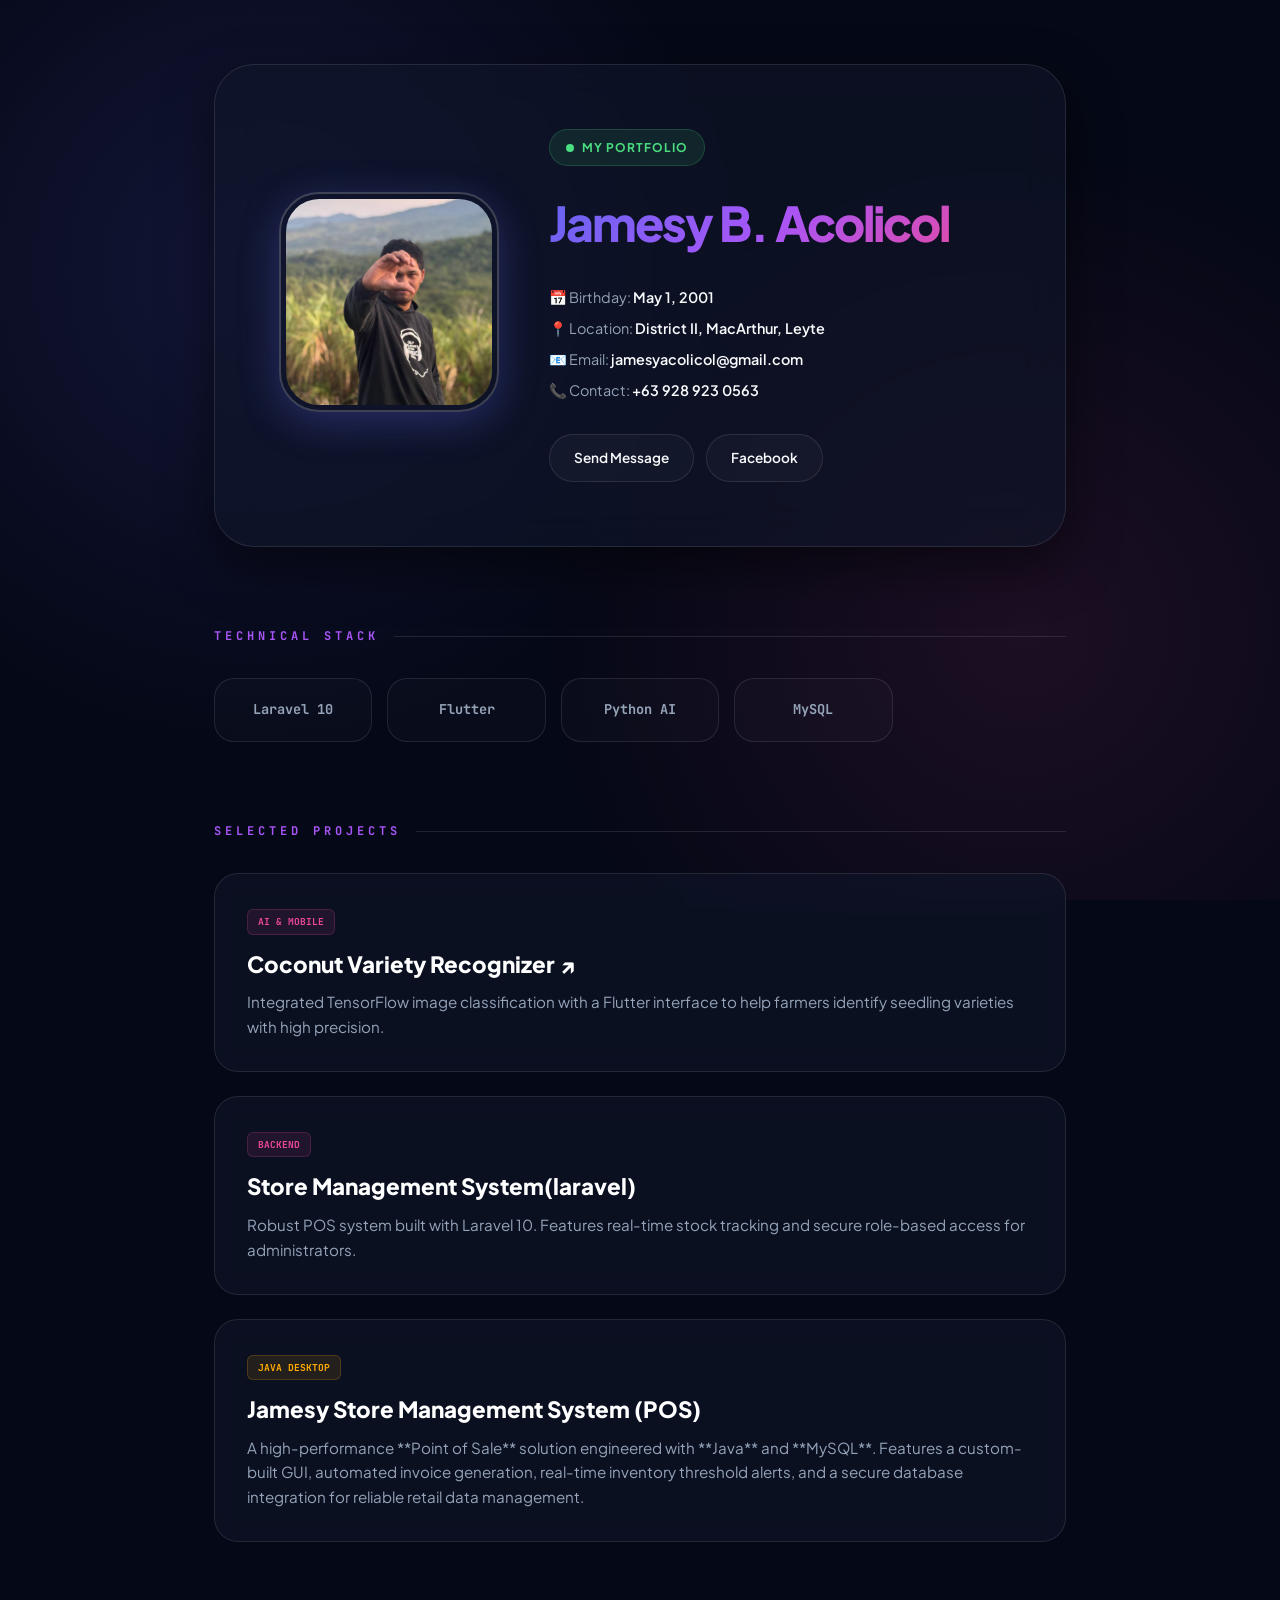
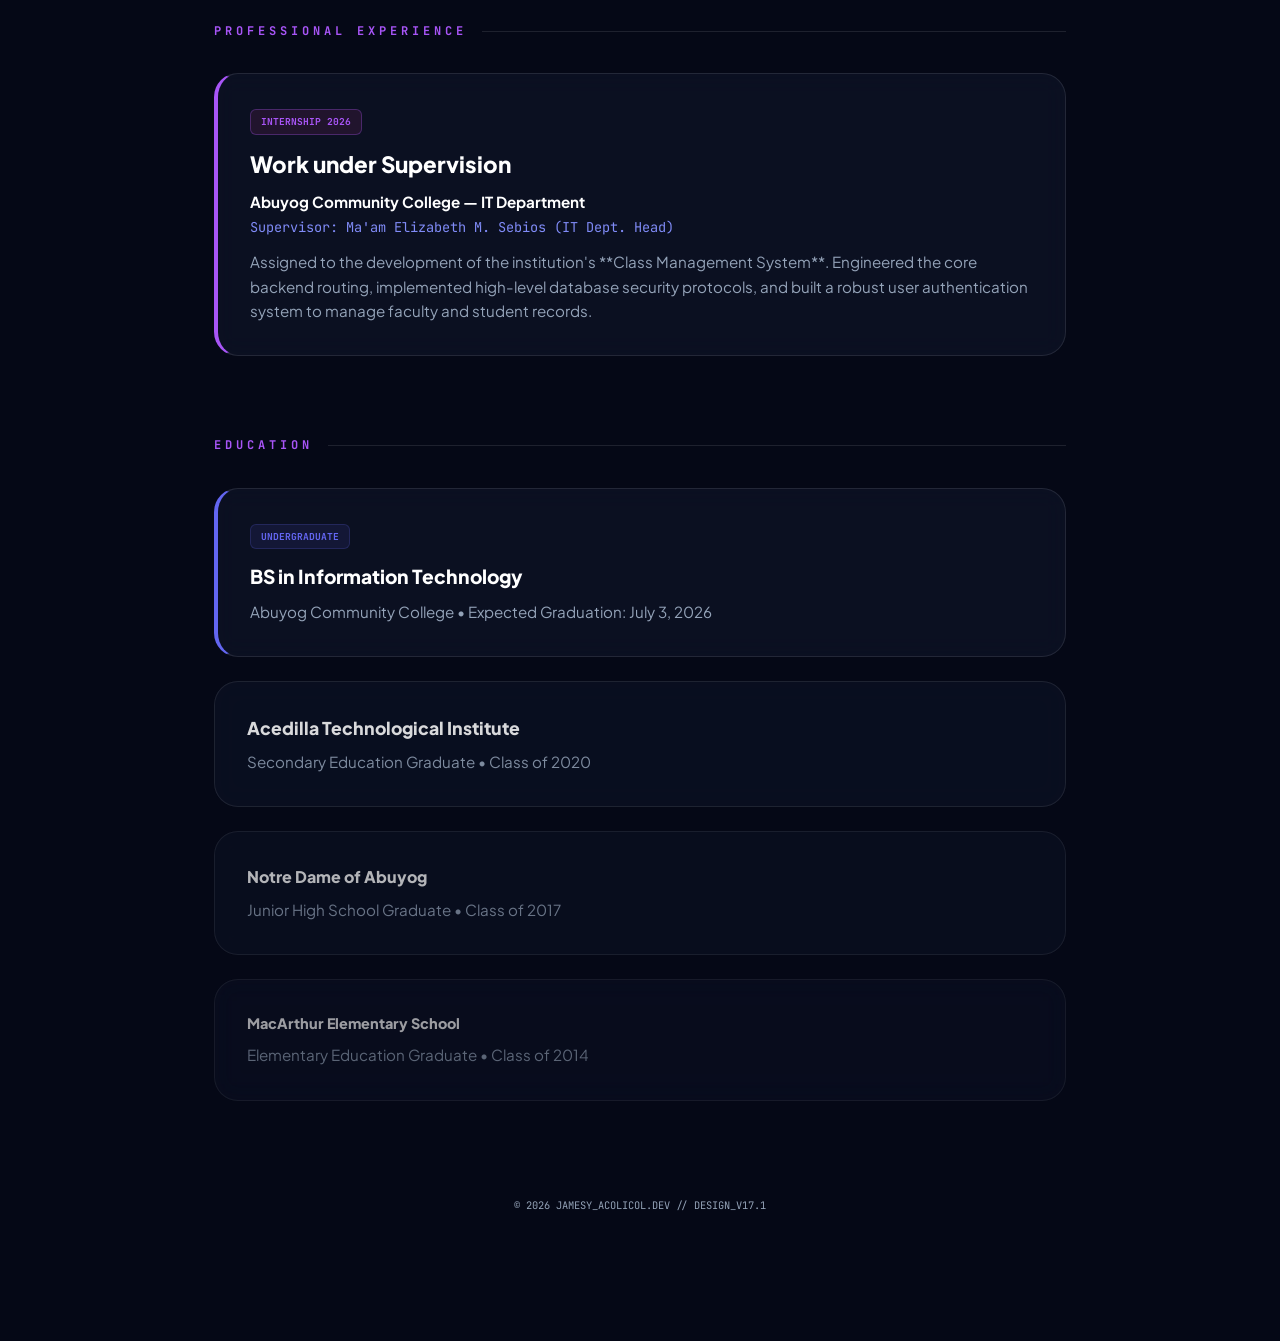
==== index.html @ 25eb9b66 "Add files via upload" ====
<!DOCTYPE html>
<html lang="en">
<head>
    <meta charset="UTF-8">
    <meta name="viewport" content="width=device-width, initial-scale=1.0">
    <title>Jamesy B. Acolicol</title>
    <link rel="stylesheet" href="css/portfolio.css">
</head>
<body>

<div class="container">
    <header class="hero-card">
        <div class="hero-image-side">
            <img src="photo/jamesy-profile.jpg" alt="Jamesy B. Acolicol" class="profile-img">
        </div>

        <div class="hero-text-side">
            <div class="status-badge">
                <span class="status-dot"></span> my Portfolio
            </div>
            
            <h1 class="name">Jamesy B. Acolicol</h1>

            <div class="info-list">
                <div class="info-item">📅 Birthday: <span>May 1, 2001</span></div>
                <div class="info-item">📍 Location: <span>District II, MacArthur, Leyte</span></div>
                
                <a href="mailto:jamesyacolicol@gmail.com" class="info-item" style="cursor:pointer">
                    📧 Email: <span>jamesyacolicol@gmail.com</span>
                </a>
                <a href="tel:+639289230563" class="info-item" style="cursor:pointer">
                    📞 Contact: <span>+63 928 923 0563</span>
                </a>
            </div>

            <div class="contact-flex">
                <a href="mailto:jamesyacolicol@gmail.com" class="c-item">Send Message</a>
                <a href="https://fb.com/jamesy.acolicol.2025" target="_blank" class="c-item">Facebook</a>
            </div>
        </div>
    </header>

    <main>
        <h2>Technical Stack</h2>
        <div class="tech-grid">
            <div class="tech-pill">Laravel 10</div>
            <div class="tech-pill">Flutter</div>
            <div class="tech-pill">Python AI</div>
            <div class="tech-pill">MySQL</div>
        </div>

        <h2>Selected Projects</h2>
        <a href="capstone.html" class="g-card">
            <div class="badge">AI & MOBILE</div>
            <h3 class="title">Coconut Variety Recognizer ↗</h3>
            <p class="desc">Integrated TensorFlow image classification with a Flutter interface to help farmers identify seedling varieties with high precision.</p>
        </a>

        <div class="g-card">
            <div class="badge">BACKEND</div>
            <h3 class="title">Store Management System(laravel)</h3>
            <p class="desc">Robust POS system built with Laravel 10. Features real-time stock tracking and secure role-based access for administrators.</p>
        </div>

        <div class="g-card">
            <div class="badge" style="background: rgba(255, 171, 0, 0.1); color: #ffab00; border-color: rgba(255, 171, 0, 0.2);">JAVA DESKTOP</div>
            <h3 class="title">Jamesy Store Management System (POS)</h3>
            <p class="desc">
                A high-performance **Point of Sale** solution engineered with **Java** and **MySQL**. 
                Features a custom-built GUI, automated invoice generation, real-time inventory threshold alerts, and a secure database integration for reliable retail data management.
            </p>
        </div>

        <h2>Professional Experience</h2>
        <div class="g-card" style="border-left: 4px solid #a855f7;">
            <div class="badge" style="color: #a855f7; border-color: rgba(168, 85, 247, 0.3);">INTERNSHIP 2026</div>
            <h3 class="title">Work under Supervision</h3>
            
            <p class="desc" style="color: #fff; margin-bottom: 2px;">
                <strong>Abuyog Community College — IT Department</strong>
            </p>
            
            <p class="desc" style="font-size: 0.85rem; color: #818cf8; margin-bottom: 12px; font-family: 'JetBrains Mono';">
                Supervisor: Ma'am Elizabeth M. Sebios (IT Dept. Head)
            </p>

            <p class="desc">
                Assigned to the development of the institution's **Class Management System**. 
                Engineered the core backend routing, implemented high-level database security protocols, 
                and built a robust user authentication system to manage faculty and student records.
            </p>
        </div>

        <h2>Education</h2>
        <div class="education-container">
            <div class="g-card" style="border-left: 4px solid #6366f1;">
                <div class="badge" style="background: rgba(99, 102, 241, 0.1); color: #6366f1; border-color: rgba(99, 102, 241, 0.2);">UNDERGRADUATE</div>
                <h3 class="title" style="font-size: 1.2rem; color: #fff;">BS in Information Technology</h3>
                <p class="desc">Abuyog Community College • Expected Graduation: July 3, 2026</p>
            </div>

            <div class="g-card" style="opacity: 0.85;">
                <h3 class="title" style="font-size: 1.1rem;">Acedilla Technological Institute</h3>
                <p class="desc">Secondary Education Graduate • Class of 2020</p>
            </div>

            <div class="g-card" style="opacity: 0.7;">
                <h3 class="title" style="font-size: 1rem;">Notre Dame of Abuyog</h3>
                <p class="desc">Junior High School Graduate • Class of 2017</p>
            </div>

            <div class="g-card" style="opacity: 0.6;">
                <h3 class="title" style="font-size: 0.9rem;">MacArthur Elementary School</h3>
                <p class="desc">Elementary Education Graduate • Class of 2014</p>
            </div>
        </div>
    </main>

    <footer>
        &copy; 2026 JAMESY_ACOLICOL.DEV // DESIGN_V17.1
    </footer>
</div>

</body>
</html>
---- css/portfolio.css ----
@import url('https://fonts.googleapis.com/css2?family=Plus+Jakarta+Sans:wght@300;400;600;800&family=JetBrains+Mono:wght@400;700&display=swap');

:root {
    --bg-space: #050816;
    --glass-card: rgba(15, 23, 42, 0.6);
    --border-white: rgba(255, 255, 255, 0.1);
    --grad-primary: linear-gradient(135deg, #6366f1 0%, #a855f7 50%, #ec4899 100%);
    --text-bright: #f8fafc;
    --text-dim: #94a3b8;
    --accent-green: #4ade80;
}

* { box-sizing: border-box; transition: all 0.4s cubic-bezier(0.23, 1, 0.32, 1); }

body {
    font-family: 'Plus Jakarta Sans', sans-serif;
    margin: 0;
    color: var(--text-bright);
    background: var(--bg-space);
    background-image:
        radial-gradient(circle at 20% 30%, rgba(99, 102, 241, 0.15) 0%, transparent 40%),
        radial-gradient(circle at 80% 70%, rgba(236, 72, 153, 0.1) 0%, transparent 40%);
    background-attachment: fixed;
    line-height: 1.6;
}

.container { max-width: 900px; margin: auto; padding: 4rem 1.5rem; }

.hero-card {
    background: var(--glass-card);
    backdrop-filter: blur(20px);
    -webkit-backdrop-filter: blur(20px);
    border-radius: 40px;
    border: 1px solid var(--border-white);
    padding: 4rem;
    display: flex;
    align-items: center;
    justify-content: flex-start;
    gap: 50px;
    box-shadow: 0 20px 50px rgba(0,0,0,0.5);
}

.hero-image-side { flex-shrink: 0; }

.profile-img {
    width: 220px;
    height: 220px;
    border-radius: 40px;
    border: 2px solid rgba(255,255,255,0.2);
    padding: 5px;
    object-fit: cover;
    box-shadow: 0 10px 40px rgba(99, 102, 241, 0.3);
}

.hero-text-side { flex: 1; text-align: left; }

.status-badge {
    display: inline-flex;
    align-items: center;
    gap: 8px;
    background: rgba(74, 222, 128, 0.1);
    color: var(--accent-green);
    padding: 8px 16px;
    border-radius: 100px;
    font-size: 0.75rem;
    font-weight: 700;
    border: 1px solid rgba(74, 222, 128, 0.2);
    margin-bottom: 1.2rem;
    text-transform: uppercase;
    letter-spacing: 1px;
}

.status-dot {
    width: 8px;
    height: 8px;
    background: var(--accent-green);
    border-radius: 50%;
    animation: pulse 2s infinite;
}

@keyframes pulse {
    0%, 100% { opacity: 1; }
    50% { opacity: 0.4; }
}

.name {
    font-size: clamp(2rem, 5vw, 3rem);
    font-weight: 800;
    letter-spacing: -2px;
    margin: 0;
    background: var(--grad-primary);
    -webkit-background-clip: text;
    background-clip: text;
    -webkit-text-fill-color: transparent;
    
}

/* Name Hover Effect */
.name:hover {
    filter: hue-rotate(15deg) brightness(1.2);  
    text-shadow: 0 0 20px rgba(168, 85, 247, 0.4);
    transform: translateY(-2px) scale(1.02);
    cursor: default;
}
.tagline {
    font-family: 'JetBrains Mono';
    color: #818cf8;
    font-size: 0.8rem;
    margin-top: 5px;
    font-weight: 600;
    letter-spacing: 1px;
}

.info-list {
    margin-top: 1.5rem;
    display: grid;
    gap: 8px;
    font-size: 0.9rem;
    color: var(--text-dim);
}

.info-item {
    text-decoration: none;
    color: inherit;
    display: block;
    transition: 0.3s ease;
    cursor: default;
}

.info-item span {
    color: var(--text-bright);
    font-weight: 600;
    transition: 0.3s;
}

.info-item:hover {
    transform: translateX(8px);
    color: #fff;
}

.info-item:hover span {
    color: #ec4899;
    text-shadow: 0 0 10px rgba(236, 72, 153, 0.5);
}

.contact-flex { display: flex; gap: 12px; margin-top: 2rem; flex-wrap: wrap; }

.c-item {
    padding: 12px 24px;
    border-radius: 50px;
    background: rgba(255,255,255,0.03);
    border: 1px solid var(--border-white);
    text-decoration: none;
    color: var(--text-bright);
    font-size: 0.85rem;
    font-weight: 600;
    position: relative;
    z-index: 1;
}

.c-item:hover {
    background: var(--grad-primary);
    transform: translateY(-5px) scale(1.05);
    border-color: transparent;
    box-shadow: 0 10px 20px rgba(168, 85, 247, 0.4);
}

h2 {
    font-size: 0.75rem;
    font-family: 'JetBrains Mono';
    color: #a855f7;
    text-transform: uppercase;
    letter-spacing: 4px;
    margin: 5rem 0 2rem;
    display: flex;
    align-items: center;
    gap: 15px;
}

h2::after { content: ''; height: 1px; flex-grow: 1; background: var(--border-white); }

.g-card {
    background: var(--glass-card);
    backdrop-filter: blur(12px);
    border: 1px solid var(--border-white);
    border-radius: 24px;
    padding: 2rem;
    margin-bottom: 1.5rem;
    text-decoration: none;
    display: block;
}

.g-card:hover {
    transform: translateY(-5px);
    border-color: rgba(168, 85, 247, 0.4);
    background: rgba(30, 41, 59, 0.8);
}

.badge {
    display: inline-block;
    padding: 4px 10px;
    border-radius: 6px;
    background: rgba(236, 72, 153, 0.1);
    color: #ec4899;
    font-size: 0.6rem;
    font-family: 'JetBrains Mono';
    font-weight: 700;
    margin-bottom: 12px;
    border: 1px solid rgba(236, 72, 153, 0.2);
}

.title { font-size: 1.4rem; font-weight: 800; margin: 0 0 8px 0; color: #fff; }
.desc { color: var(--text-dim); font-size: 0.95rem; line-height: 1.6; margin: 0; }

.tech-grid {
    display: grid;
    grid-template-columns: repeat(auto-fill, minmax(130px, 1fr));
    gap: 15px;
}

.tech-pill {
    background: rgba(255,255,255,0.02);
    padding: 20px 15px;
    border-radius: 20px;
    text-align: center;
    font-weight: 700;
    font-size: 0.85rem;
    font-family: 'JetBrains Mono';
    border: 1px solid var(--border-white);
    color: var(--text-dim);
    cursor: default;
    position: relative;
    overflow: hidden;
}

.tech-pill:hover {
    color: #fff;
    transform: translateY(-8px) scale(1.05);
    border-color: transparent;
    background: var(--grad-primary);
    box-shadow: 0 15px 30px rgba(168, 85, 247, 0.3);
}

.tech-pill::after {
    content: '';
    position: absolute;
    top: -50%;
    left: -50%;
    width: 200%;
    height: 200%;
    background: radial-gradient(circle, rgba(255,255,255,0.2) 0%, transparent 70%);
    opacity: 0;
    transition: 0.5s;
}

.tech-pill:hover::after { opacity: 1; }

footer {
    text-align: center;
    margin-top: 6rem;
    padding-bottom: 4rem;
    font-family: 'JetBrains Mono';
    font-size: 0.65rem;
    color: var(--text-dim);
}

@media (max-width: 768px) {
    .hero-card { flex-direction: column; text-align: center; padding: 2.5rem; gap: 30px; }
    .hero-text-side { text-align: center; }
    .contact-flex { justify-content: center; }
    .profile-img { width: 160px; height: 160px; }
}
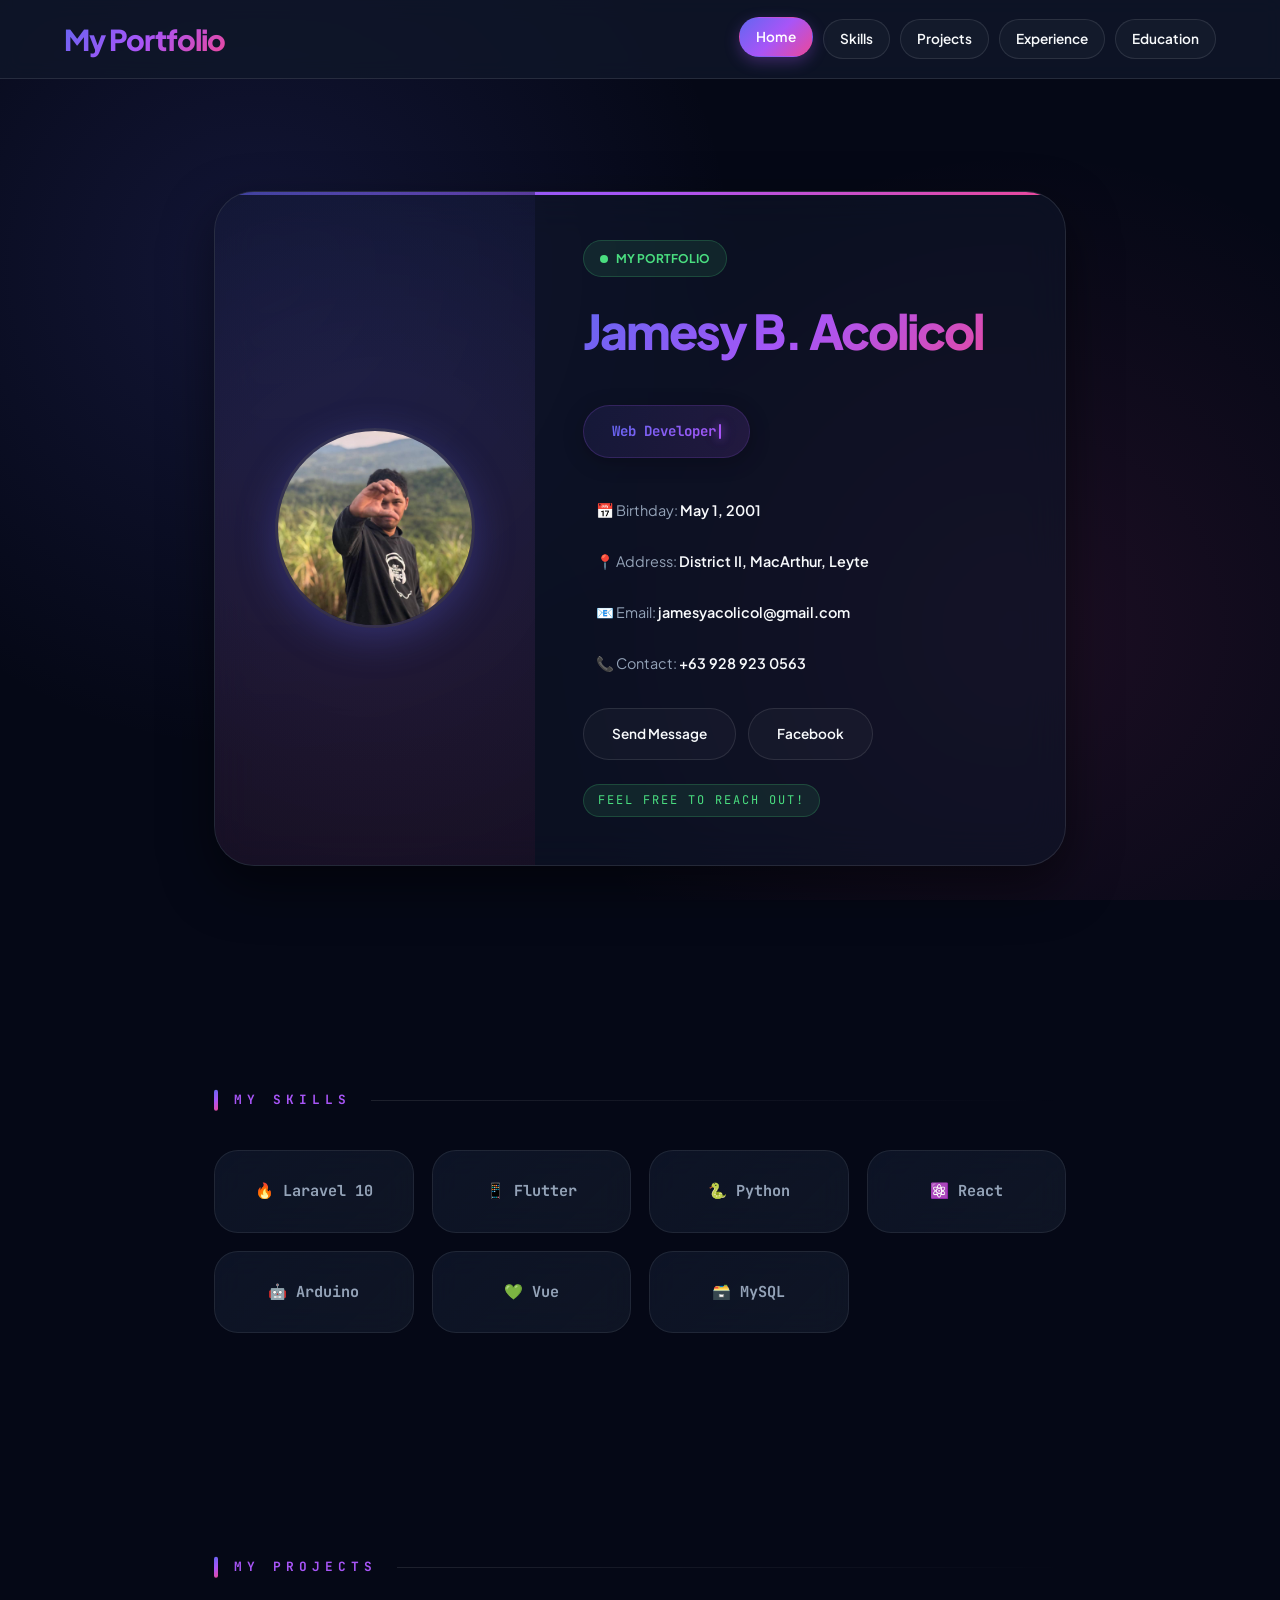
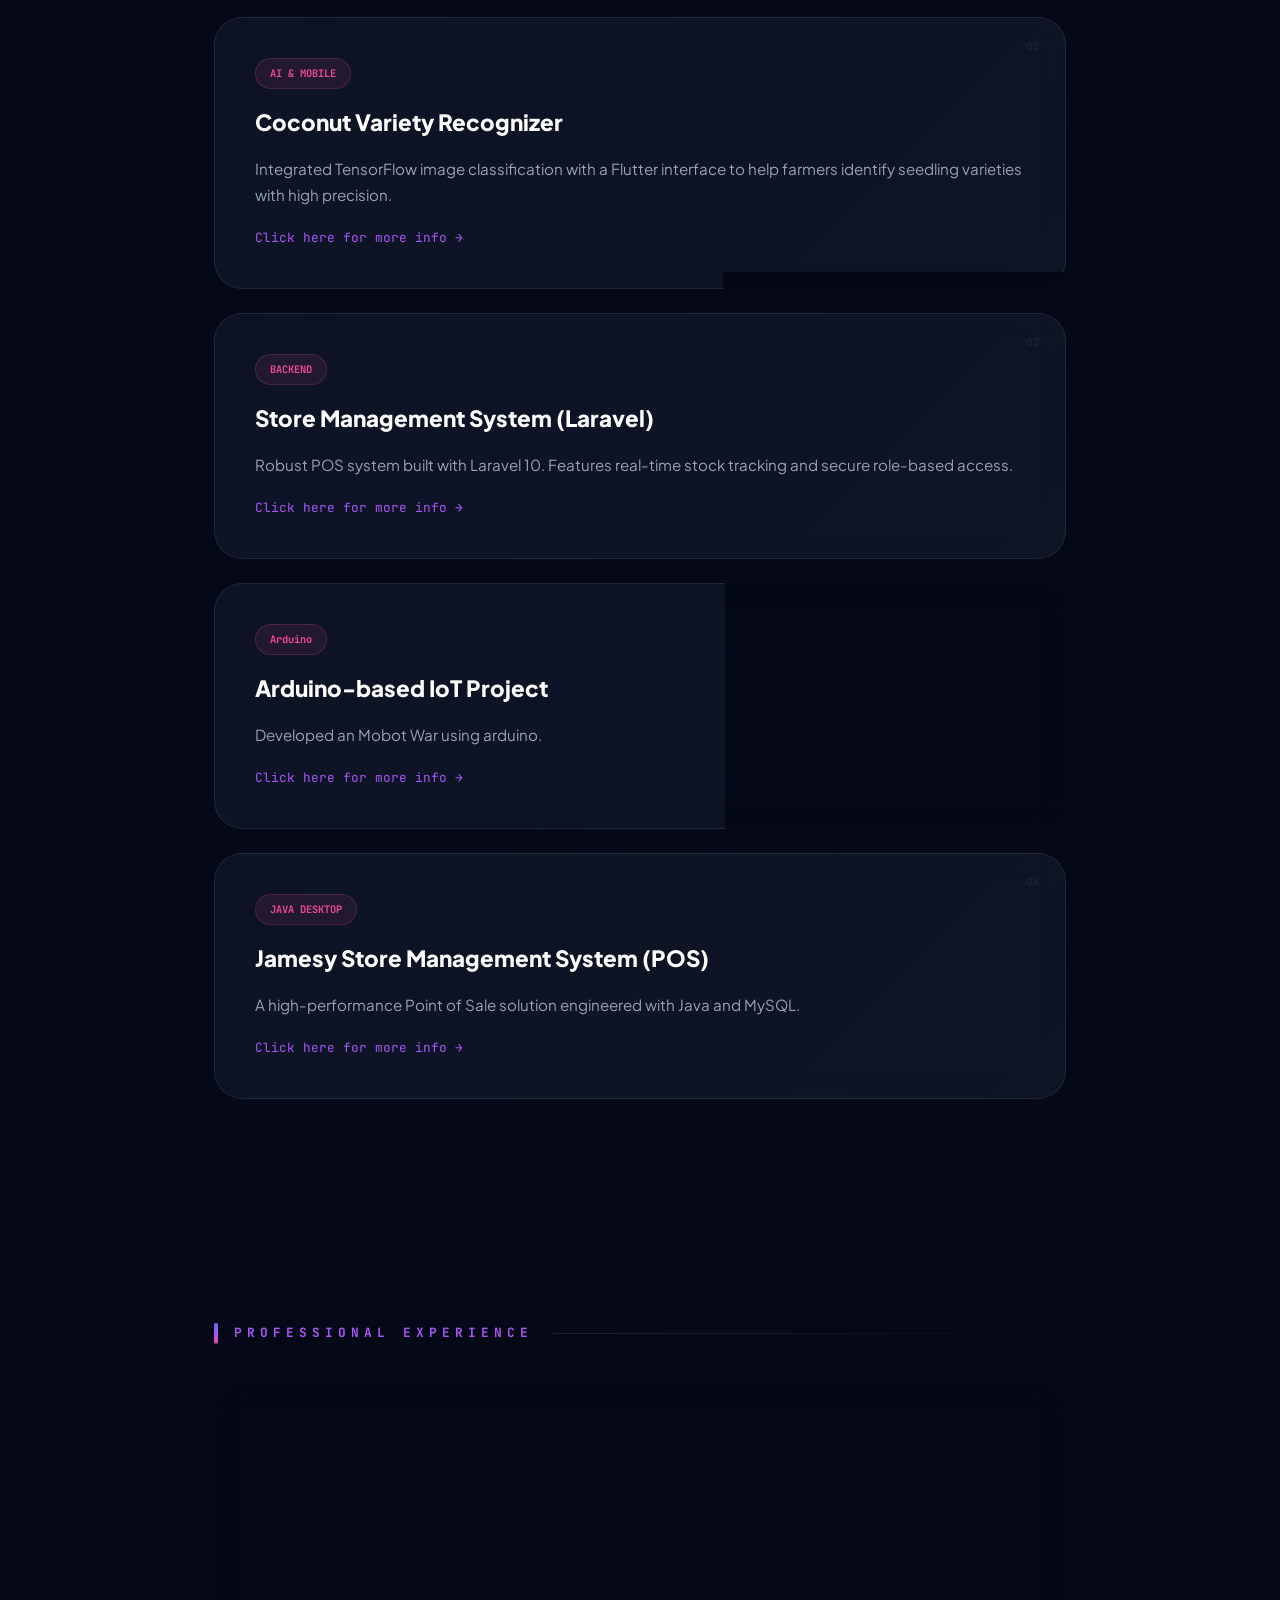
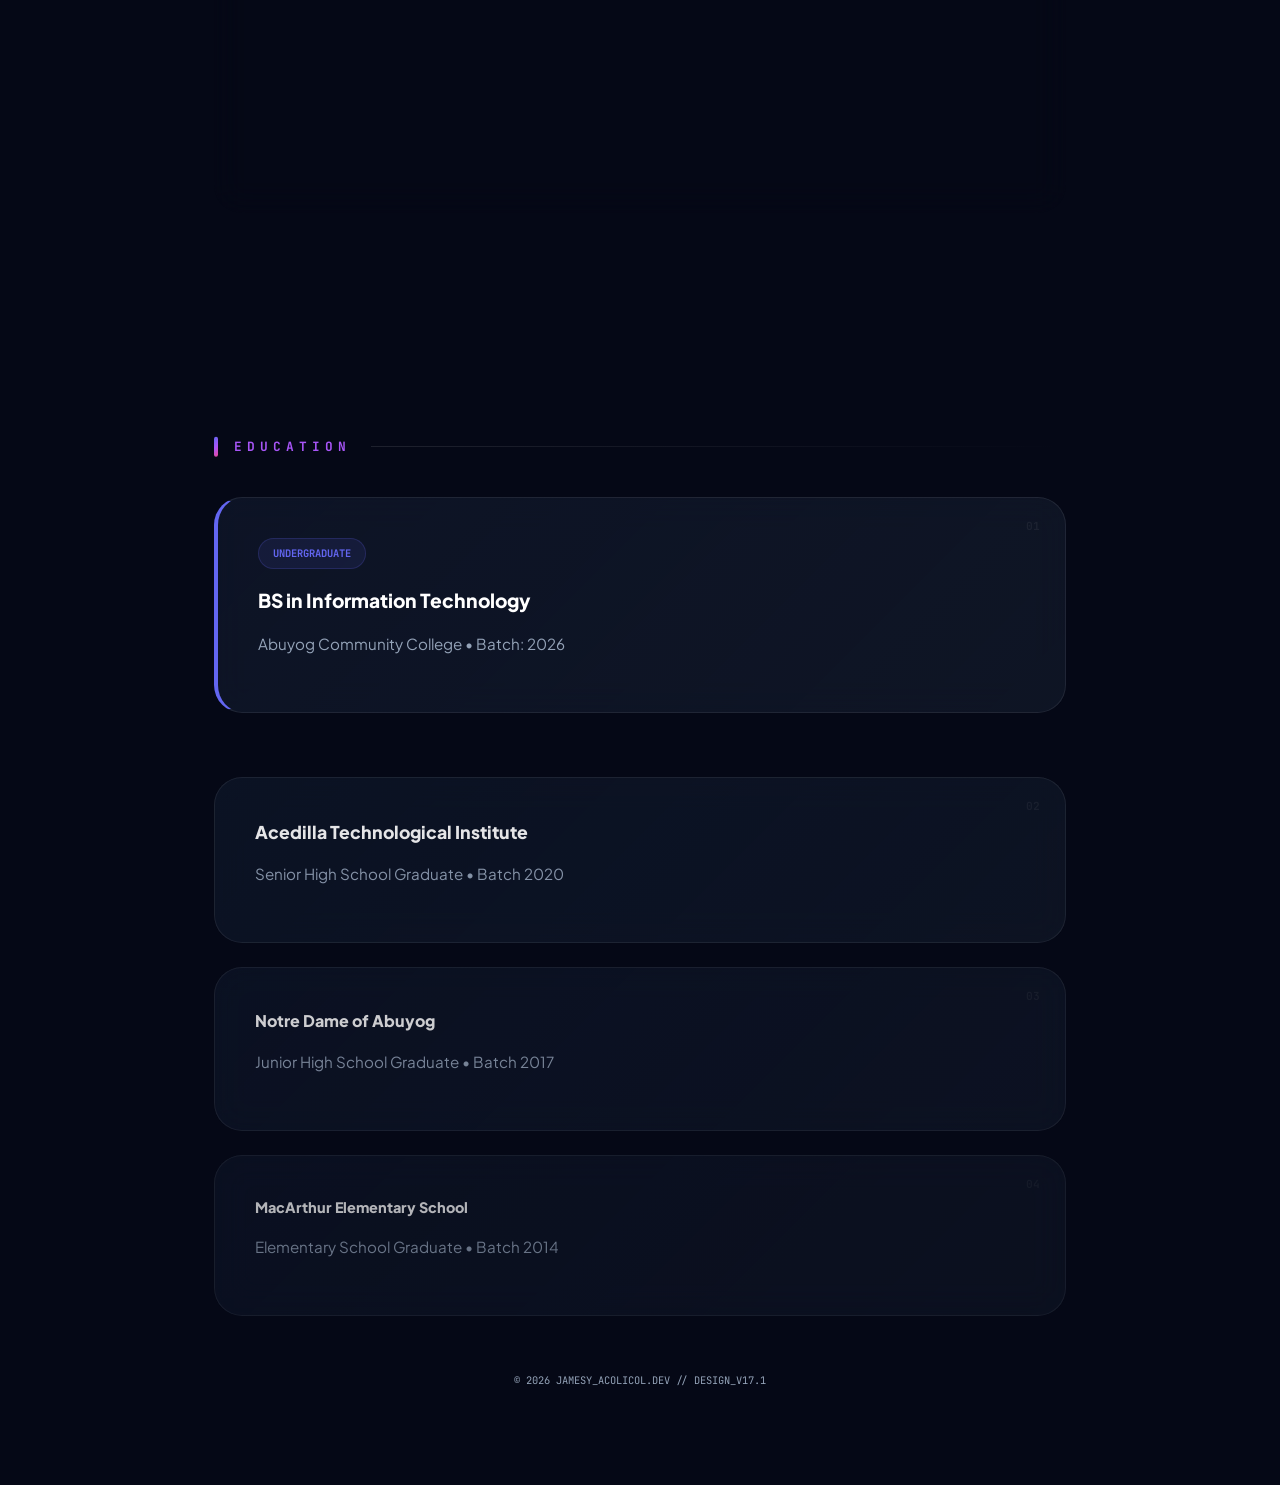
==== commit 59ee818f: "Add files via upload" ====
--- a/index.html
+++ b/index.html
@@ -8,112 +8,161 @@
 </head>
 <body>
 
+<div class="navbar">
+    <header class="portfolio-header">
+        <h1>My Portfolio</h1>
+    </header>
+
+    <nav>
+        <a href="#home">Home</a>
+        <a href="#skills">Skills</a>
+        <a href="#projects">Projects</a>
+        <a href="#experience">Experience</a>
+        <a href="#education">Education</a>
+    </nav>
+</div>    
+
 <div class="container">
-    <header class="hero-card">
-        <div class="hero-image-side">
-            <img src="photo/jamesy-profile.jpg" alt="Jamesy B. Acolicol" class="profile-img">
+    <section id="home">
+        <header class="hero-card reveal">
+            <div class="hero-image-side">
+                <img src="photo/jamesy-profile.jpg" alt="Jamesy B. Acolicol" class="profile-img">
+            </div>
+
+            <div class="hero-text-side">
+                <div class="status-badge reveal delay-1">
+                    <span class="status-dot"></span> my Portfolio
+                </div>
+
+                <h1 class="name reveal delay-2">Jamesy B. Acolicol</h1>
+
+                <div class="role-tags reveal delay-3">
+                    <span class="typing-wrapper">
+                        <span class="typing-text">Web Developer</span>
+                        <span class="typing-cursor"></span>
+                    </span>
+                </div>
+
+                <div class="info-list reveal delay-4">
+                    <div class="info-item">📅 Birthday: <span>May 1, 2001</span></div>
+                    <div class="info-item">📍 Address: <span>District II, MacArthur, Leyte</span></div>
+
+                    <a href="mailto:jamesyacolicol@gmail.com" class="info-item" style="cursor:pointer">
+                        📧 Email: <span>jamesyacolicol@gmail.com</span>
+                    </a>
+                    <a href="tel:+639289230563" class="info-item" style="cursor:pointer">
+                        📞 Contact: <span>+63 928 923 0563</span>
+                    </a>
+                </div>
+
+                <div class="contact-flex reveal delay-5">
+                    <a href="mailto:jamesyacolicol@gmail.com" class="c-item">Send Message</a>
+                    <a href="https://fb.com/jamesy.acolicol.2025" target="_blank" class="c-item">Facebook</a>
+                </div>
+
+                <div class="hiring reveal delay-6">feel free to reach out!</div>
+            </div>
+        </header>
+    </section>
+
+    <main>
+        <section id="skills">
+            <h2 class="reveal">My Skills</h2>
+            <div class="tech-grid">
+                <div class="tech-pill reveal delay-1">🔥 Laravel 10</div>
+                <div class="tech-pill reveal delay-2">📱 Flutter</div>
+                <div class="tech-pill reveal delay-3">🐍 Python</div>
+                <div class="tech-pill reveal delay-4">⚛️ React</div>
+                <div class="tech-pill reveal delay-5">🤖 Arduino</div>
+                <div class="tech-pill reveal delay-6">💚 Vue</div>
+                <div class="tech-pill reveal delay-7">🗃️ MySQL</div>
+            </div>
+        </section>
+
+        
+
+        <section id="projects">
+    <h2 class="reveal">My Projects</h2>
+    <div class="projects-grid">
+
+    <a href="capstone.html" class="g-card reveal delay-1">
+        <div class="badge">AI & MOBILE</div>
+        <h3 class="title">Coconut Variety Recognizer</h3>
+        <p class="desc">Integrated TensorFlow image classification with a Flutter interface to help farmers identify seedling varieties with high precision.</p>
+        <div class="project-link">Click here for more info <span>→</span></div>
+    </a>
+
+    <a href="store-management.html" class="g-card reveal delay-2">
+        <div class="badge">BACKEND</div>
+        <h3 class="title">Store Management System (Laravel)</h3>
+        <p class="desc">Robust POS system built with Laravel 10. Features real-time stock tracking and secure role-based access.</p>
+        <div class="project-link">Click here for more info <span>→</span></div>
+    </a>
+
+    <a href="arduino.html" class="g-card reveal delay-3">
+        <div class="badge">Arduino</div>
+        <h3 class="title">Arduino-based IoT Project</h3>
+        <p class="desc">Developed an Mobot War using arduino.</p>
+        <div class="project-link">Click here for more info <span>→</span></div>
+    </a>
+
+    <a href="pos.html" class="g-card reveal delay-4">
+        <div class="badge">JAVA DESKTOP</div>
+        <h3 class="title">Jamesy Store Management System (POS)</h3>
+        <p class="desc">A high-performance Point of Sale solution engineered with Java and MySQL.</p>
+        <div class="project-link">Click here for more info <span>→</span></div>
+    </a>
+    </div>
+</section>
+
+        <section id="experience">
+            <h2 class="reveal">Professional Experience</h2>
+            <div class="g-card reveal" style="border-left: 4px solid #a855f7;">
+                <div class="badge reveal delay-1" style="color: #a855f7; border-color: rgba(168, 85, 247, 0.3);">INTERNSHIP 2026</div>
+                <h3 class="title reveal delay-2">Work under Supervision</h3>
+                <p class="desc reveal delay-3" style="color: #fff; margin-bottom: 2px;">
+                    <strong>Abuyog Community College — IT Department</strong>
+                </p>
+                <p class="desc reveal delay-4" style="font-size: 0.85rem; color: #818cf8; margin-bottom: 12px; font-family: 'JetBrains Mono';">
+                    Supervisor: Elizabeth M. Sebios (IT Dept. Head)
+                </p>
+                <p class="desc reveal delay-5">
+                    Spearheaded the backend architecture for the institution's **Class Management System**.
+                    Optimized database queries for high-speed performance and implemented **role-based access control (RBAC)** to ensure secure data handling between faculty and students.
+                </p>
+                <ul class="exp-bullets reveal delay-6" style="margin-top: 10px; font-size: 0.85rem; color: var(--text-dim); padding-left: 20px;">
+                    <li>Developed RESTful API endpoints using Laravel to streamline class scheduling.</li>
+                    <li>Collaborated with the IT Department head to align system features with academic requirements.</li>
+                    <li>Maintained 100% uptime during initial testing phases by debugging core routing conflicts.</li>
+                </ul>
+            </div>
+        </section>
+
+        <section id="education">
+    <h2 class="reveal">Education</h2>
+    <div class="education-container">
+        <div class="g-card reveal delay-1" style="border-left: 4px solid #6366f1;">
+            <div class="badge" style="background: rgba(99, 102, 241, 0.1); color: #6366f1; border-color: rgba(99, 102, 241, 0.2);">UNDERGRADUATE</div>
+            <h3 class="title" style="font-size: 1.2rem; color: #fff;">BS in Information Technology</h3>
+            <p class="desc">Abuyog Community College • Batch: 2026</p>
         </div>
 
-        <div class="hero-text-side">
-            <div class="status-badge">
-                <span class="status-dot"></span> my Portfolio
-            </div>
-            
-            <h1 class="name">Jamesy B. Acolicol</h1>
-
-            <div class="info-list">
-                <div class="info-item">📅 Birthday: <span>May 1, 2001</span></div>
-                <div class="info-item">📍 Location: <span>District II, MacArthur, Leyte</span></div>
-                
-                <a href="mailto:jamesyacolicol@gmail.com" class="info-item" style="cursor:pointer">
-                    📧 Email: <span>jamesyacolicol@gmail.com</span>
-                </a>
-                <a href="tel:+639289230563" class="info-item" style="cursor:pointer">
-                    📞 Contact: <span>+63 928 923 0563</span>
-                </a>
-            </div>
-
-            <div class="contact-flex">
-                <a href="mailto:jamesyacolicol@gmail.com" class="c-item">Send Message</a>
-                <a href="https://fb.com/jamesy.acolicol.2025" target="_blank" class="c-item">Facebook</a>
-            </div>
-        </div>
-    </header>
-
-    <main>
-        <h2>Technical Stack</h2>
-        <div class="tech-grid">
-            <div class="tech-pill">Laravel 10</div>
-            <div class="tech-pill">Flutter</div>
-            <div class="tech-pill">Python AI</div>
-            <div class="tech-pill">MySQL</div>
+        <div class="g-card reveal delay-2" style="opacity: 0.9;">
+            <h3 class="title" style="font-size: 1.1rem;">Acedilla Technological Institute</h3>
+            <p class="desc">Senior High School Graduate • Batch 2020</p>
         </div>
 
-        <h2>Selected Projects</h2>
-        <a href="capstone.html" class="g-card">
-            <div class="badge">AI & MOBILE</div>
-            <h3 class="title">Coconut Variety Recognizer ↗</h3>
-            <p class="desc">Integrated TensorFlow image classification with a Flutter interface to help farmers identify seedling varieties with high precision.</p>
-        </a>
-
-        <div class="g-card">
-            <div class="badge">BACKEND</div>
-            <h3 class="title">Store Management System(laravel)</h3>
-            <p class="desc">Robust POS system built with Laravel 10. Features real-time stock tracking and secure role-based access for administrators.</p>
+        <div class="g-card reveal delay-3" style="opacity: 0.8;">
+            <h3 class="title" style="font-size: 1rem;">Notre Dame of Abuyog</h3>
+            <p class="desc">Junior High School Graduate • Batch 2017</p>
         </div>
 
-        <div class="g-card">
-            <div class="badge" style="background: rgba(255, 171, 0, 0.1); color: #ffab00; border-color: rgba(255, 171, 0, 0.2);">JAVA DESKTOP</div>
-            <h3 class="title">Jamesy Store Management System (POS)</h3>
-            <p class="desc">
-                A high-performance **Point of Sale** solution engineered with **Java** and **MySQL**. 
-                Features a custom-built GUI, automated invoice generation, real-time inventory threshold alerts, and a secure database integration for reliable retail data management.
-            </p>
+        <div class="g-card reveal delay-4" style="opacity: 0.7;">
+            <h3 class="title" style="font-size: 0.9rem;">MacArthur Elementary School</h3>
+            <p class="desc">Elementary School Graduate • Batch 2014</p>
         </div>
-
-        <h2>Professional Experience</h2>
-        <div class="g-card" style="border-left: 4px solid #a855f7;">
-            <div class="badge" style="color: #a855f7; border-color: rgba(168, 85, 247, 0.3);">INTERNSHIP 2026</div>
-            <h3 class="title">Work under Supervision</h3>
-            
-            <p class="desc" style="color: #fff; margin-bottom: 2px;">
-                <strong>Abuyog Community College — IT Department</strong>
-            </p>
-            
-            <p class="desc" style="font-size: 0.85rem; color: #818cf8; margin-bottom: 12px; font-family: 'JetBrains Mono';">
-                Supervisor: Ma'am Elizabeth M. Sebios (IT Dept. Head)
-            </p>
-
-            <p class="desc">
-                Assigned to the development of the institution's **Class Management System**. 
-                Engineered the core backend routing, implemented high-level database security protocols, 
-                and built a robust user authentication system to manage faculty and student records.
-            </p>
-        </div>
-
-        <h2>Education</h2>
-        <div class="education-container">
-            <div class="g-card" style="border-left: 4px solid #6366f1;">
-                <div class="badge" style="background: rgba(99, 102, 241, 0.1); color: #6366f1; border-color: rgba(99, 102, 241, 0.2);">UNDERGRADUATE</div>
-                <h3 class="title" style="font-size: 1.2rem; color: #fff;">BS in Information Technology</h3>
-                <p class="desc">Abuyog Community College • Expected Graduation: July 3, 2026</p>
-            </div>
-
-            <div class="g-card" style="opacity: 0.85;">
-                <h3 class="title" style="font-size: 1.1rem;">Acedilla Technological Institute</h3>
-                <p class="desc">Secondary Education Graduate • Class of 2020</p>
-            </div>
-
-            <div class="g-card" style="opacity: 0.7;">
-                <h3 class="title" style="font-size: 1rem;">Notre Dame of Abuyog</h3>
-                <p class="desc">Junior High School Graduate • Class of 2017</p>
-            </div>
-
-            <div class="g-card" style="opacity: 0.6;">
-                <h3 class="title" style="font-size: 0.9rem;">MacArthur Elementary School</h3>
-                <p class="desc">Elementary Education Graduate • Class of 2014</p>
-            </div>
-        </div>
+    </div>
+</section>
     </main>
 
     <footer>
@@ -121,5 +170,6 @@
     </footer>
 </div>
 
+<script src="js/index.js"></script>
 </body>
-</html>
+</html>
--- a/css/portfolio.css
+++ b/css/portfolio.css
@@ -10,7 +10,15 @@
     --accent-green: #4ade80;
 }
 
-* { box-sizing: border-box; transition: all 0.4s cubic-bezier(0.23, 1, 0.32, 1); }
+/* Global Reset & Base */
+* { 
+    box-sizing: border-box; 
+    transition: all 0.4s cubic-bezier(0.23, 1, 0.32, 1); 
+}
+
+html {
+    scroll-behavior: smooth;
+}
 
 body {
     font-family: 'Plus Jakarta Sans', sans-serif;
@@ -22,37 +30,145 @@
         radial-gradient(circle at 80% 70%, rgba(236, 72, 153, 0.1) 0%, transparent 40%);
     background-attachment: fixed;
     line-height: 1.6;
-}
-
-.container { max-width: 900px; margin: auto; padding: 4rem 1.5rem; }
-
+    overflow-x: hidden;
+}
+
+/* Navigation Bar */
+.navbar {
+    display: flex;
+    justify-content: space-between;
+    align-items: center;
+    padding: 1rem 5%;
+    position: sticky;
+    top: 0;
+    z-index: 1000;
+    background: rgba(15, 23, 42, 0.8);
+    backdrop-filter: blur(10px);
+    -webkit-backdrop-filter: blur(10px);
+    border-bottom: 1px solid var(--border-white);
+}
+
+.portfolio-header h1 {
+    font-size: clamp(1.2rem, 3vw, 1.8rem);
+    font-weight: 800;
+    letter-spacing: -1px;
+    margin: 0;
+    background: var(--grad-primary);
+    -webkit-background-clip: text;
+    background-clip: text;
+    -webkit-text-fill-color: transparent;
+}
+
+.navbar nav {
+    display: flex;
+    gap: 10px;
+}
+
+.navbar nav a {
+    text-decoration: none;
+    color: var(--text-bright);
+    font-size: 0.85rem;
+    font-weight: 600;
+    padding: 8px 16px;
+    border-radius: 50px;
+    background: rgba(255, 255, 255, 0.03);
+    border: 1px solid var(--border-white);
+}
+
+/* Navbar Scrollspy Active State */
+.navbar nav a.active {
+    background: var(--grad-primary);
+    color: #fff;
+    border-color: transparent;
+    box-shadow: 0 5px 15px rgba(168, 85, 247, 0.3);
+    transform: translateY(-2px);
+}
+
+.navbar nav a:hover:not(.active) {
+    background: rgba(255, 255, 255, 0.1);
+    border-color: #a855f7;
+    transform: translateY(-2px);
+}
+
+/* Layout Containers */
+.container { 
+    max-width: 900px; 
+    margin: auto; 
+    padding: 2rem 1.5rem; 
+}
+
+section {
+    padding-top: 80px; /* Space for sticky nav */
+    margin-bottom: 4rem;
+}
+
+/* Hero Section */
 .hero-card {
     background: var(--glass-card);
     backdrop-filter: blur(20px);
     -webkit-backdrop-filter: blur(20px);
     border-radius: 40px;
     border: 1px solid var(--border-white);
-    padding: 4rem;
+    padding: 0;
+    display: grid;
+    grid-template-columns: 320px 1fr;
+    overflow: hidden;
+    box-shadow: 0 20px 50px rgba(0,0,0,0.5);
+    position: relative;
+}
+
+.hero-card::before {
+    content: '';
+    position: absolute;
+    top: 0;
+    left: 0;
+    right: 0;
+    height: 3px;
+    background: var(--grad-primary);
+}
+
+.hero-image-side {
+    background: linear-gradient(180deg, rgba(99, 102, 241, 0.15) 0%, rgba(236, 72, 153, 0.1) 100%);
     display: flex;
     align-items: center;
-    justify-content: flex-start;
-    gap: 50px;
-    box-shadow: 0 20px 50px rgba(0,0,0,0.5);
-}
-
-.hero-image-side { flex-shrink: 0; }
+    justify-content: center;
+    padding: 3rem;
+    position: relative;
+}
+
+.hero-image-side::after {
+    content: '';
+    position: absolute;
+    inset: 0;
+    background: radial-gradient(circle at center, transparent 40%, rgba(5, 8, 22, 0.4) 100%);
+}
 
 .profile-img {
-    width: 220px;
-    height: 220px;
-    border-radius: 40px;
-    border: 2px solid rgba(255,255,255,0.2);
-    padding: 5px;
+    width: 200px;
+    height: 200px;
+    border-radius: 50%;
+    border: 3px solid rgba(255,255,255,0.1);
     object-fit: cover;
     box-shadow: 0 10px 40px rgba(99, 102, 241, 0.3);
-}
-
-.hero-text-side { flex: 1; text-align: left; }
+    position: relative;
+    z-index: 1;
+}
+
+.hero-card:hover .profile-img {
+    border-color: var(--accent-purple, #a855f7);
+    box-shadow: 0 10px 60px rgba(168, 85, 247, 0.5);
+    transform: scale(1.05);
+}
+
+.hero-text-side {
+    flex: 1;
+    text-align: left;
+    padding: 3rem;
+    display: flex;
+    flex-direction: column;
+    justify-content: center;
+    gap: 1rem;
+}
 
 .status-badge {
     display: inline-flex;
@@ -65,9 +181,8 @@
     font-size: 0.75rem;
     font-weight: 700;
     border: 1px solid rgba(74, 222, 128, 0.2);
-    margin-bottom: 1.2rem;
     text-transform: uppercase;
-    letter-spacing: 1px;
+    width: fit-content;
 }
 
 .status-dot {
@@ -79,8 +194,8 @@
 }
 
 @keyframes pulse {
-    0%, 100% { opacity: 1; }
-    50% { opacity: 0.4; }
+    0%, 100% { opacity: 1; transform: scale(1); }
+    50% { opacity: 0.4; transform: scale(1.2); }
 }
 
 .name {
@@ -92,29 +207,107 @@
     -webkit-background-clip: text;
     background-clip: text;
     -webkit-text-fill-color: transparent;
-    
-}
-
-/* Name Hover Effect */
+}
+
 .name:hover {
-    filter: hue-rotate(15deg) brightness(1.2);  
+    filter: hue-rotate(15deg) brightness(1.2);
     text-shadow: 0 0 20px rgba(168, 85, 247, 0.4);
     transform: translateY(-2px) scale(1.02);
-    cursor: default;
-}
-.tagline {
+}
+
+.role-tags {
+    display: flex;
+    flex-wrap: wrap;
+    gap: 10px;
+    margin-top: 1.2rem;
+    min-height: 44px;
+    align-items: center;
+}
+
+.typing-wrapper {
+    display: inline-flex;
+    align-items: center;
+    gap: 0;
+    padding: 14px 28px;
+    border-radius: 100px;
+    background: linear-gradient(135deg, rgba(99, 102, 241, 0.1) 0%, rgba(168, 85, 247, 0.08) 100%);
+    border: 1px solid rgba(168, 85, 247, 0.2);
     font-family: 'JetBrains Mono';
-    color: #818cf8;
-    font-size: 0.8rem;
-    margin-top: 5px;
+    font-size: 0.88rem;
     font-weight: 600;
-    letter-spacing: 1px;
-}
-
+    color: #f0f4ff;
+    min-width: 160px;
+    position: relative;
+    overflow: hidden;
+    box-shadow: 0 4px 20px rgba(0, 0, 0, 0.25);
+}
+
+/* Subtle moving gradient background */
+.typing-wrapper::before {
+    content: '';
+    position: absolute;
+    inset: 0;
+    background: linear-gradient(
+        90deg,
+        transparent 0%,
+        rgba(168, 85, 247, 0.06) 50%,
+        transparent 100%
+    );
+    background-size: 200% 100%;
+    animation: gradientShift 3s ease infinite;
+}
+
+@keyframes gradientShift {
+    0% { background-position: 0% 50%; }
+    50% { background-position: 100% 50%; }
+    100% { background-position: 0% 50%; }
+}
+
+.typing-text {
+    position: relative;
+    z-index: 1;
+    overflow: hidden;
+    white-space: nowrap;
+    display: inline-block;
+    background: linear-gradient(135deg, #6366f1, #a855f7, #ec4899);
+    -webkit-background-clip: text;
+    background-clip: text;
+    -webkit-text-fill-color: transparent;
+    font-weight: 700;
+    animation: textShimmer 3s ease infinite;
+    background-size: 200% 200%;
+}
+
+@keyframes textShimmer {
+    0% { background-position: 0% 50%; }
+    50% { background-position: 100% 50%; }
+    100% { background-position: 0% 50%; }
+}
+
+.typing-cursor {
+    position: relative;
+    z-index: 1;
+    display: inline-block;
+    width: 2px;
+    height: 1.1em;
+    background: var(--accent-purple, #a855f7);
+    margin-left: 3px;
+    animation: cursorBlink 0.5s step-end infinite;
+    border-radius: 1px;
+    box-shadow: 0 0 8px rgba(168, 85, 247, 0.8),
+                0 0 15px rgba(168, 85, 247, 0.4);
+}
+
+@keyframes cursorBlink {
+    0%, 50% { opacity: 1; transform: scaleY(1); }
+    50.01%, 100% { opacity: 0; transform: scaleY(0.8); }
+}
+
+/* Info List */
 .info-list {
-    margin-top: 1.5rem;
+    margin-top: 1rem;
     display: grid;
-    gap: 8px;
+    gap: 10px;
     font-size: 0.9rem;
     color: var(--text-dim);
 }
@@ -123,30 +316,29 @@
     text-decoration: none;
     color: inherit;
     display: block;
-    transition: 0.3s ease;
     cursor: default;
+    padding: 8px 12px;
+    border-radius: 12px;
+    border: 1px solid transparent;
 }
 
 .info-item span {
     color: var(--text-bright);
     font-weight: 600;
-    transition: 0.3s;
 }
 
 .info-item:hover {
     transform: translateX(8px);
     color: #fff;
-}
-
-.info-item:hover span {
-    color: #ec4899;
-    text-shadow: 0 0 10px rgba(236, 72, 153, 0.5);
-}
-
-.contact-flex { display: flex; gap: 12px; margin-top: 2rem; flex-wrap: wrap; }
+    background: rgba(255,255,255,0.03);
+    border-color: var(--border-white);
+}
+
+/* Buttons & Links */
+.contact-flex { display: flex; gap: 12px; margin-top: 0.5rem; flex-wrap: wrap; }
 
 .c-item {
-    padding: 12px 24px;
+    padding: 14px 28px;
     border-radius: 50px;
     background: rgba(255,255,255,0.03);
     border: 1px solid var(--border-white);
@@ -155,106 +347,350 @@
     font-size: 0.85rem;
     font-weight: 600;
     position: relative;
-    z-index: 1;
+    overflow: hidden;
+}
+
+.c-item::before {
+    content: '';
+    position: absolute;
+    inset: 0;
+    background: var(--grad-primary);
+    opacity: 0;
+    transition: opacity 0.4s ease;
+}
+
+.c-item:hover::before {
+    opacity: 1;
 }
 
 .c-item:hover {
-    background: var(--grad-primary);
     transform: translateY(-5px) scale(1.05);
     border-color: transparent;
     box-shadow: 0 10px 20px rgba(168, 85, 247, 0.4);
 }
 
+.c-item span {
+    position: relative;
+    z-index: 1;
+}
+
+.hiring {
+    margin-top: 0.5rem;
+    font-family: 'JetBrains Mono';
+    color: var(--accent-green);
+    font-size: 0.75rem;
+    text-transform: uppercase;
+    letter-spacing: 2px;
+    background: rgba(74, 222, 128, 0.1);
+    padding: 6px 14px;
+    border-radius: 20px;
+    border: 1px solid rgba(74, 222, 128, 0.2);
+    width: fit-content;
+}
+.hiring:hover {
+    background: var(--accent-green);
+    color: #fff;
+    border-color: transparent;
+    box-shadow: 0 10px 20px rgba(74, 222, 128, 0.4);
+    transform: translateY(-5px);
+}
+
+/* Section Headings */
 h2 {
-    font-size: 0.75rem;
+    font-size: 0.8rem;
     font-family: 'JetBrains Mono';
-    color: #a855f7;
+    color: var(--accent-purple, #a855f7);
     text-transform: uppercase;
-    letter-spacing: 4px;
-    margin: 5rem 0 2rem;
+    letter-spacing: 5px;
+    margin: 5rem 0 2.5rem;
     display: flex;
     align-items: center;
-    gap: 15px;
-}
-
-h2::after { content: ''; height: 1px; flex-grow: 1; background: var(--border-white); }
+    gap: 20px;
+    position: relative;
+    padding-left: 20px;
+    transition: all 0.4s cubic-bezier(0.23, 1, 0.32, 1);
+}
+
+/* Accent line before heading */
+h2::before {
+    content: '';
+    position: absolute;
+    left: 0;
+    top: 50%;
+    transform: translateY(-50%);
+    width: 4px;
+    height: 100%;
+    background: var(--grad-primary);
+    border-radius: 4px;
+    transition: height 0.4s ease;
+}
+
+h2::after {
+    content: '';
+    height: 1px;
+    flex-grow: 1;
+    background: linear-gradient(90deg, rgba(255, 255, 255, 0.1) 0%, transparent 100%);
+}
+
+h2:hover {
+    color: #fff;
+    transform: translateX(8px);
+    text-shadow: 0 0 20px rgba(168, 85, 247, 0.4);
+}
+
+h2:hover::before {
+    height: 150%;
+    box-shadow: 0 0 12px rgba(168, 85, 247, 0.6);
+}
+
+/* Project Cards */
+.projects-grid {
+    counter-reset: project;
+}
 
 .g-card {
-    background: var(--glass-card);
-    backdrop-filter: blur(12px);
-    border: 1px solid var(--border-white);
-    border-radius: 24px;
-    padding: 2rem;
+    background: linear-gradient(135deg, rgba(15, 23, 42, 0.8) 0%, rgba(30, 41, 59, 0.4) 100%);
+    backdrop-filter: blur(16px);
+    border: 1px solid rgba(255, 255, 255, 0.08);
+    border-radius: 28px;
+    padding: 2.5rem;
     margin-bottom: 1.5rem;
     text-decoration: none;
     display: block;
-}
-
+    position: relative;
+    overflow: hidden;
+    animation: cardFloat 0.7s ease backwards;
+    counter-increment: project;
+}
+
+.g-card:nth-of-type(1) { animation-delay: 0.05s; }
+.g-card:nth-of-type(2) { animation-delay: 0.12s; }
+.g-card:nth-of-type(3) { animation-delay: 0.19s; }
+.g-card:nth-of-type(4) { animation-delay: 0.26s; }
+
+@keyframes cardFloat {
+    from {
+        opacity: 0;
+        transform: translateY(40px) scale(0.95);
+    }
+    to {
+        opacity: 1;
+        transform: translateY(0) scale(1);
+    }
+}
+
+.g-card::before {
+    content: "0" counter(project);
+    position: absolute;
+    top: 20px;
+    right: 25px;
+    font-family: 'JetBrains Mono';
+    font-size: 0.7rem;
+    font-weight: 700;
+    color: rgba(255, 255, 255, 0.06);
+    transition: all 0.5s cubic-bezier(0.23, 1, 0.32, 1);
+}
+
+.g-card::after {
+    content: '';
+    position: absolute;
+    inset: 0;
+    border-radius: 28px;
+    background: linear-gradient(135deg, rgba(168, 85, 247, 0.08) 0%, transparent 50%);
+    opacity: 0;
+    transition: opacity 0.5s ease;
+}
+
+.g-card:hover::before {
+    color: rgba(168, 85, 247, 0.4);
+    transform: scale(1.2);
+}
+
+.g-card:hover::after {
+    opacity: 1;
+}
+
+/* Corner glow on hover */
 .g-card:hover {
-    transform: translateY(-5px);
-    border-color: rgba(168, 85, 247, 0.4);
-    background: rgba(30, 41, 59, 0.8);
+    transform: translateY(-8px);
+    border-color: rgba(168, 85, 247, 0.3);
+    background: rgba(30, 41, 59, 0.9);
+    box-shadow:
+        0 20px 60px rgba(168, 85, 247, 0.2),
+        0 0 30px rgba(168, 85, 247, 0.08);
 }
 
 .badge {
-    display: inline-block;
-    padding: 4px 10px;
-    border-radius: 6px;
+    display: inline-flex;
+    align-items: center;
+    gap: 6px;
+    padding: 6px 14px;
+    border-radius: 100px;
     background: rgba(236, 72, 153, 0.1);
     color: #ec4899;
-    font-size: 0.6rem;
+    font-size: 0.65rem;
     font-family: 'JetBrains Mono';
     font-weight: 700;
-    margin-bottom: 12px;
+    margin-bottom: 16px;
     border: 1px solid rgba(236, 72, 153, 0.2);
-}
-
-.title { font-size: 1.4rem; font-weight: 800; margin: 0 0 8px 0; color: #fff; }
-.desc { color: var(--text-dim); font-size: 0.95rem; line-height: 1.6; margin: 0; }
-
+    transition: all 0.4s cubic-bezier(0.23, 1, 0.32, 1);
+}
+
+.g-card:hover .badge {
+    background: rgba(236, 72, 153, 0.2);
+    border-color: rgba(236, 72, 153, 0.4);
+    transform: scale(1.05);
+    box-shadow: 0 5px 15px rgba(236, 72, 153, 0.2);
+}
+
+.title {
+    font-size: 1.4rem;
+    font-weight: 800;
+    margin: 0 0 12px 0;
+    color: #fff;
+    transition: all 0.4s ease;
+}
+
+.g-card:hover .title {
+    transform: translateX(5px);
+}
+
+.desc {
+    color: var(--text-dim);
+    font-size: 0.95rem;
+    line-height: 1.7;
+    transition: color 0.4s ease;
+}
+
+.g-card:hover .desc {
+    color: rgba(248, 250, 252, 0.8);
+}
+
+.project-link {
+    margin-top: 20px;
+    font-family: 'JetBrains Mono';
+    font-size: 0.8rem;
+    color: var(--accent-purple, #a855f7);
+    display: flex;
+    align-items: center;
+    gap: 8px;
+    transition: all 0.4s cubic-bezier(0.23, 1, 0.32, 1);
+}
+
+.project-link span {
+    display: inline-block;
+    transition: transform 0.4s cubic-bezier(0.23, 1, 0.32, 1);
+}
+
+.g-card:hover .project-link {
+    color: #fff;
+    transform: translateX(8px);
+}
+
+.g-card:hover .project-link span {
+    transform: translateX(5px);
+    filter: drop-shadow(0 0 6px rgba(168, 85, 247, 0.5));
+}
+
+/* Tech Grid */
 .tech-grid {
     display: grid;
-    grid-template-columns: repeat(auto-fill, minmax(130px, 1fr));
-    gap: 15px;
+    grid-template-columns: repeat(auto-fill, minmax(180px, 1fr));
+    gap: 18px;
+    perspective: 1000px;
 }
 
 .tech-pill {
-    background: rgba(255,255,255,0.02);
-    padding: 20px 15px;
-    border-radius: 20px;
+    background: linear-gradient(135deg, rgba(15, 23, 42, 0.8) 0%, rgba(30, 41, 59, 0.4) 100%);
+    backdrop-filter: blur(16px);
+    padding: 28px 22px;
+    border-radius: 24px;
     text-align: center;
     font-weight: 700;
-    font-size: 0.85rem;
+    font-size: 0.95rem;
     font-family: 'JetBrains Mono';
-    border: 1px solid var(--border-white);
+    border: 1px solid rgba(255, 255, 255, 0.08);
     color: var(--text-dim);
+    position: relative;
+    overflow: hidden;
     cursor: default;
-    position: relative;
-    overflow: hidden;
-}
-
-.tech-pill:hover {
-    color: #fff;
-    transform: translateY(-8px) scale(1.05);
-    border-color: transparent;
-    background: var(--grad-primary);
-    box-shadow: 0 15px 30px rgba(168, 85, 247, 0.3);
-}
-
-.tech-pill::after {
+    animation: floatIn 0.6s ease backwards;
+}
+
+.tech-pill:nth-child(1) { animation-delay: 0.05s; }
+.tech-pill:nth-child(2) { animation-delay: 0.1s; }
+.tech-pill:nth-child(3) { animation-delay: 0.15s; }
+.tech-pill:nth-child(4) { animation-delay: 0.2s; }
+.tech-pill:nth-child(5) { animation-delay: 0.25s; }
+.tech-pill:nth-child(6) { animation-delay: 0.3s; }
+.tech-pill:nth-child(7) { animation-delay: 0.35s; }
+
+@keyframes floatIn {
+    from {
+        opacity: 0;
+        transform: translateY(30px) scale(0.9);
+    }
+    to {
+        opacity: 1;
+        transform: translateY(0) scale(1);
+    }
+}
+
+/* Shimmer effect */
+.tech-pill::before {
     content: '';
     position: absolute;
     top: -50%;
     left: -50%;
     width: 200%;
     height: 200%;
-    background: radial-gradient(circle, rgba(255,255,255,0.2) 0%, transparent 70%);
+    background: linear-gradient(
+        45deg,
+        transparent 30%,
+        rgba(168, 85, 247, 0.08) 50%,
+        transparent 70%
+    );
+    transform: translateX(-100%);
+    transition: none;
+}
+
+.tech-pill:hover::before {
+    animation: shimmer 0.8s ease forwards;
+}
+
+@keyframes shimmer {
+    to {
+        transform: translateX(100%);
+    }
+}
+
+/* Glowing border accent */
+.tech-pill::after {
+    content: '';
+    position: absolute;
+    inset: -1px;
+    border-radius: 24px;
+    background: var(--grad-primary);
+    z-index: -1;
     opacity: 0;
-    transition: 0.5s;
-}
-
-.tech-pill:hover::after { opacity: 1; }
-
+    transition: opacity 0.4s ease;
+}
+
+.tech-pill:hover::after {
+    opacity: 0.6;
+}
+
+.tech-pill:hover {
+    color: #fff;
+    transform: translateY(-10px) scale(1.05);
+    border-color: rgba(168, 85, 247, 0.5);
+    box-shadow:
+        0 15px 40px rgba(168, 85, 247, 0.25),
+        0 0 20px rgba(168, 85, 247, 0.15),
+        inset 0 0 30px rgba(168, 85, 247, 0.05);
+}
+
+/* Footer */
 footer {
     text-align: center;
     margin-top: 6rem;
@@ -264,9 +700,86 @@
     color: var(--text-dim);
 }
 
+/* Mobile Responsiveness */
 @media (max-width: 768px) {
-    .hero-card { flex-direction: column; text-align: center; padding: 2.5rem; gap: 30px; }
-    .hero-text-side { text-align: center; }
+    .navbar {
+        flex-direction: column;
+        gap: 15px;
+        padding: 1.5rem;
+    }
+
+    .navbar nav {
+        flex-wrap: wrap;
+        justify-content: center;
+    }
+
+    .hero-card {
+        grid-template-columns: 1fr;
+        text-align: center;
+        padding: 0;
+    }
+
+    .hero-image-side {
+        padding: 2.5rem 2rem;
+    }
+
+    .hero-text-side {
+        text-align: center;
+        padding: 2rem;
+        align-items: center;
+    }
+
+    .status-badge, .hiring {
+        margin-left: auto;
+        margin-right: auto;
+    }
+
     .contact-flex { justify-content: center; }
     .profile-img { width: 160px; height: 160px; }
 }
+
+/* --- Scroll-triggered Reveal Animations --- */
+.reveal {
+    opacity: 0;
+    transform: translateY(40px);
+    transition: opacity 0.8s cubic-bezier(0.23, 1, 0.32, 1),
+                transform 0.8s cubic-bezier(0.23, 1, 0.32, 1);
+    pointer-events: none;
+}
+
+.reveal.active {
+    opacity: 1;
+    transform: translateY(0);
+    pointer-events: auto;
+}
+
+/* Delay classes for staggered animations */
+.delay-1 { transition-delay: 0.1s !important; }
+.delay-2 { transition-delay: 0.2s !important; }
+.delay-3 { transition-delay: 0.3s !important; }
+.delay-4 { transition-delay: 0.4s !important; }
+.delay-5 { transition-delay: 0.5s !important; }
+.delay-6 { transition-delay: 0.6s !important; }
+.delay-7 { transition-delay: 0.7s !important; }
+
+/* Enhanced section transitions */
+section {
+    position: relative;
+}
+
+section::after {
+    content: '';
+    position: absolute;
+    bottom: 0;
+    left: 50%;
+    transform: translateX(-50%);
+    width: 60%;
+    height: 1px;
+    background: linear-gradient(90deg, transparent, rgba(168, 85, 247, 0.3), transparent);
+    opacity: 0;
+    transition: opacity 0.6s ease;
+}
+
+section.active::after {
+    opacity: 1;
+}
